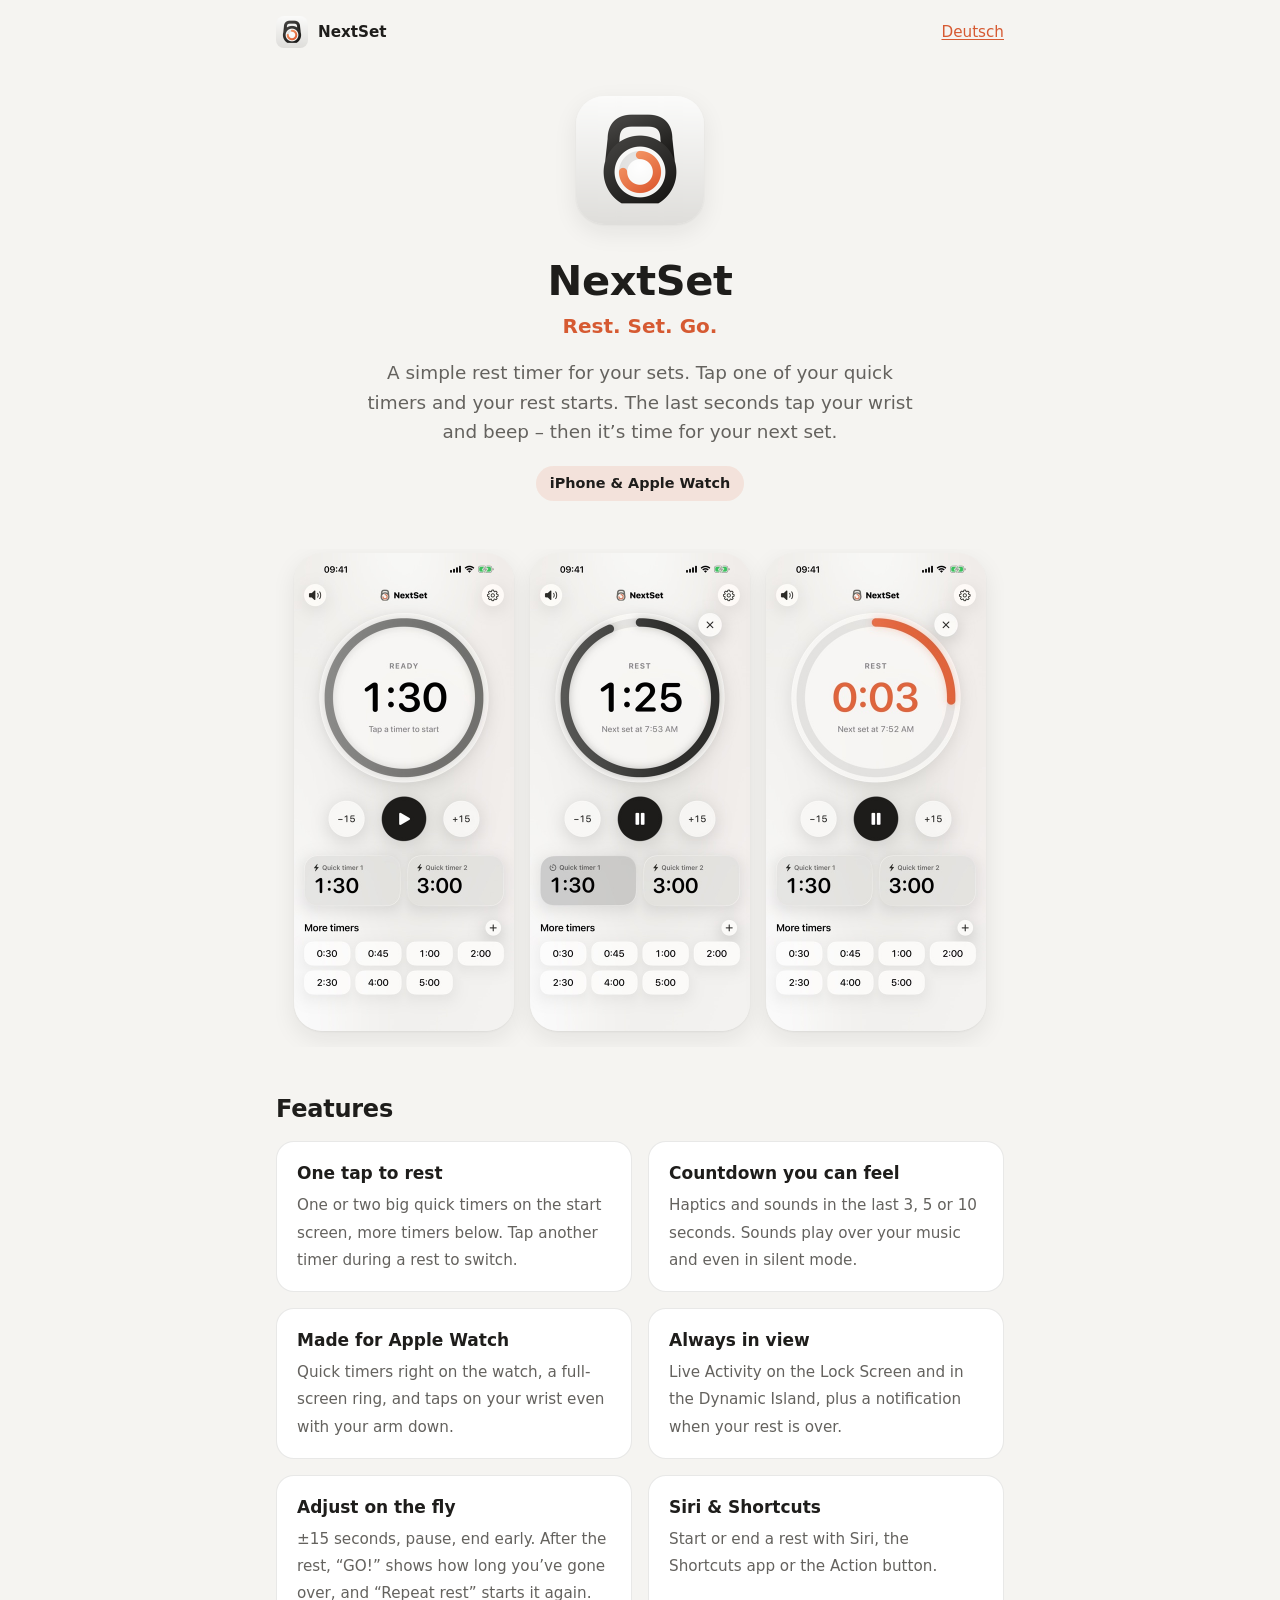
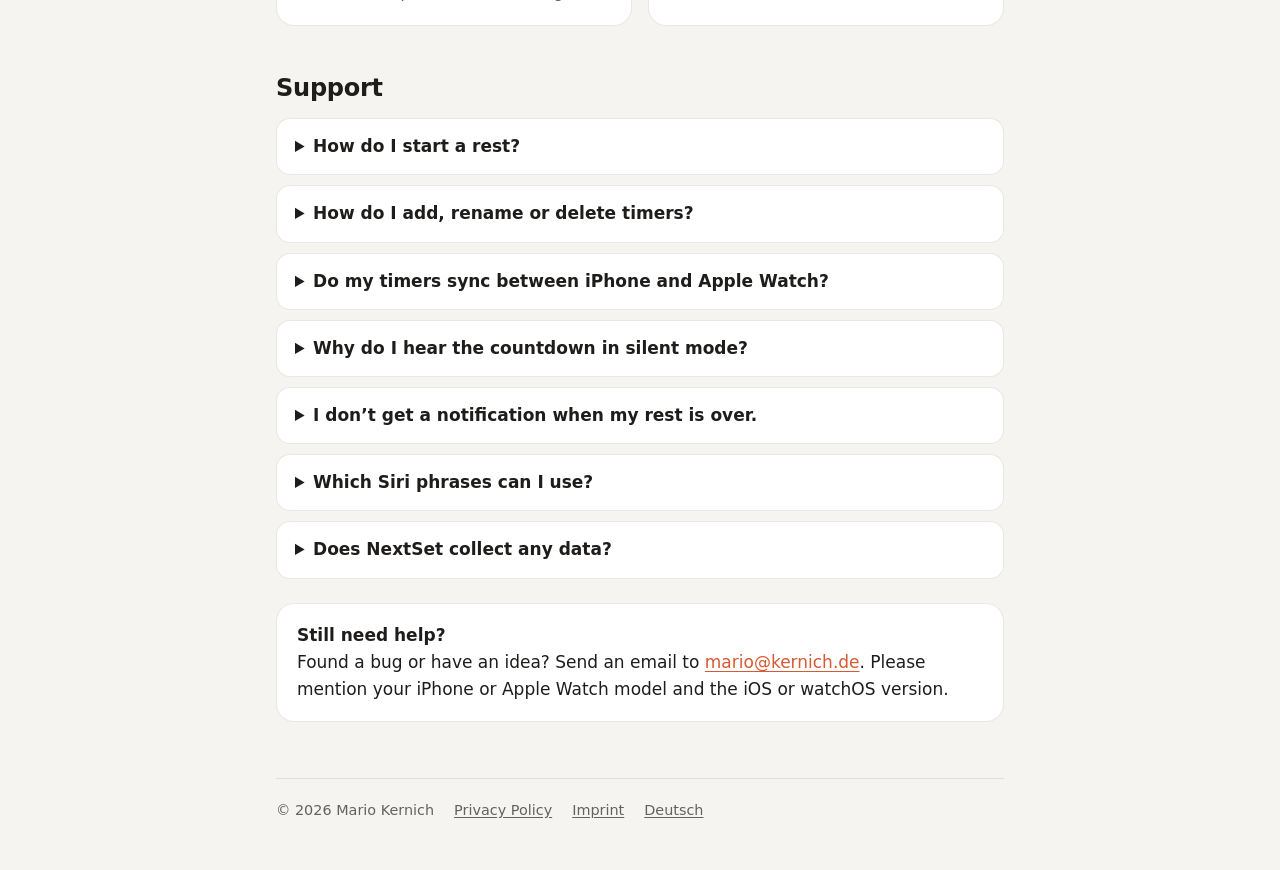
==== website/index.html @ 6fd78d55 "Website: support page and privacy policy for apps.kernich.de/nextset Static pages in English and Ger" ====
<!doctype html>
<html lang="en">
<head>
  <meta charset="utf-8">
  <meta name="viewport" content="width=device-width, initial-scale=1">
  <title>NextSet – Rest timer for iPhone &amp; Apple Watch</title>
  <meta name="description" content="NextSet is a simple rest timer for your sets on iPhone and Apple Watch. One tap starts your rest, the last seconds tap your wrist and beep.">
  <link rel="alternate" hreflang="en" href="https://apps.kernich.de/nextset/">
  <link rel="alternate" hreflang="de" href="https://apps.kernich.de/nextset/de/">
  <link rel="icon" href="img/favicon.svg" type="image/svg+xml">
  <link rel="apple-touch-icon" href="img/apple-touch-icon.png">
  <link rel="stylesheet" href="style.css">
</head>
<body>
  <div class="page">
    <nav class="topbar">
      <a class="brand" href="./"><img src="img/icon.png" alt="">NextSet</a>
      <a href="de/" hreflang="de" lang="de">Deutsch</a>
    </nav>

    <header class="hero">
      <img class="icon" src="img/icon.png" alt="NextSet app icon">
      <h1>NextSet</h1>
      <p class="tagline">Rest. Set. Go.</p>
      <p class="lead">A simple rest timer for your sets. Tap one of your quick timers and your rest starts. The last seconds tap your wrist and beep – then it’s time for your next set.</p>
      <span class="platforms">iPhone &amp; Apple Watch</span>
    </header>

    <div class="shots">
      <img src="img/en-1-start.jpg" width="440" height="956" alt="Start screen with two quick timers and more timers below">
      <img src="img/en-2-rest.jpg" width="440" height="956" alt="A running rest with the countdown ring">
      <img src="img/en-3-countdown.jpg" width="440" height="956" alt="The last seconds of a rest, highlighted in coral">
    </div>

    <main>
      <h2>Features</h2>
      <ul class="features">
        <li><strong>One tap to rest</strong><span>One or two big quick timers on the start screen, more timers below. Tap another timer during a rest to switch.</span></li>
        <li><strong>Countdown you can feel</strong><span>Haptics and sounds in the last 3, 5 or 10 seconds. Sounds play over your music and even in silent mode.</span></li>
        <li><strong>Made for Apple Watch</strong><span>Quick timers right on the watch, a full-screen ring, and taps on your wrist even with your arm down.</span></li>
        <li><strong>Always in view</strong><span>Live Activity on the Lock Screen and in the Dynamic Island, plus a notification when your rest is over.</span></li>
        <li><strong>Adjust on the fly</strong><span>±15 seconds, pause, end early. After the rest, “GO!” shows how long you’ve gone over, and “Repeat rest” starts it again.</span></li>
        <li><strong>Siri &amp; Shortcuts</strong><span>Start or end a rest with Siri, the Shortcuts app or the Action button.</span></li>
      </ul>

      <h2 id="support">Support</h2>

      <details>
        <summary>How do I start a rest?</summary>
        <p>Tap one of the big quick timers or any timer below them. During a rest, tap another timer to switch straight to it.</p>
      </details>
      <details>
        <summary>How do I add, rename or delete timers?</summary>
        <p>Tap + to add a timer. Long-press a timer to rename or delete it. In Settings you can also choose whether you want one or two quick timers.</p>
      </details>
      <details>
        <summary>Do my timers sync between iPhone and Apple Watch?</summary>
        <p>Yes. Timers you add or change on one device automatically appear on the other one.</p>
      </details>
      <details>
        <summary>Why do I hear the countdown in silent mode?</summary>
        <p>So you don’t miss the end of your rest at the gym. Your music is lowered briefly while a sound plays. You can turn the sounds off in Settings or with the speaker button on the start screen.</p>
      </details>
      <details>
        <summary>I don’t get a notification when my rest is over.</summary>
        <p>Make sure notifications are allowed for NextSet in the iOS Settings app under Notifications, and that “Notify when rest is over” is turned on in NextSet’s settings.</p>
      </details>
      <details>
        <summary>Which Siri phrases can I use?</summary>
        <p>For example “Start rest in NextSet” or “End rest in NextSet”. In the Shortcuts app and for the Action button you’ll find the actions “Start Quick Timer”, “Start Rest Timer” and “End Rest”.</p>
      </details>
      <details>
        <summary>Does NextSet collect any data?</summary>
        <p>No. There are no accounts, no tracking and no ads. Your timers and settings stay on your devices. Details are in the <a href="privacy/">privacy policy</a>.</p>
      </details>

      <div class="card" style="margin-top: 24px">
        <strong>Still need help?</strong><br>
        Found a bug or have an idea? Send an email to <a href="mailto:mario@kernich.de?subject=NextSet">mario@kernich.de</a>. Please mention your iPhone or Apple Watch model and the iOS or watchOS version.
      </div>
    </main>

    <footer>
      <span>© 2026 Mario Kernich</span>
      <a href="privacy/">Privacy Policy</a>
      <a href="https://kernich.de/imprint/">Imprint</a>
      <a href="de/" hreflang="de" lang="de">Deutsch</a>
    </footer>
  </div>
</body>
</html>
---- website/style.css ----
/* NextSet website: graphite, white and a touch of coral, like the app. */

:root {
  --bg: #f5f4f1;
  --surface: #ffffff;
  --text: #1e1d1b;
  --muted: #64625e;
  --line: rgba(30, 29, 27, 0.1);
  --coral: #d65a32;
  --coral-soft: rgba(224, 100, 60, 0.12);
  --shadow: 0 1px 2px rgba(30, 29, 27, 0.06), 0 8px 24px rgba(30, 29, 27, 0.08);
  color-scheme: light;
}

@media (prefers-color-scheme: dark) {
  :root {
    --bg: #121110;
    --surface: #1d1c1a;
    --text: #efeeeb;
    --muted: #a3a19c;
    --line: rgba(239, 238, 235, 0.12);
    --coral: #fa8c58;
    --coral-soft: rgba(250, 140, 88, 0.14);
    --shadow: 0 1px 2px rgba(0, 0, 0, 0.3), 0 8px 24px rgba(0, 0, 0, 0.35);
    color-scheme: dark;
  }
}

* {
  box-sizing: border-box;
}

html {
  -webkit-text-size-adjust: 100%;
}

body {
  margin: 0;
  background: var(--bg);
  color: var(--text);
  font: 17px/1.6 -apple-system, BlinkMacSystemFont, "Segoe UI", system-ui, Roboto, "Helvetica Neue", Arial, sans-serif;
}

a {
  color: var(--coral);
  text-underline-offset: 0.15em;
}

h1,
h2,
h3 {
  font-family: ui-rounded, -apple-system, BlinkMacSystemFont, "Segoe UI", system-ui, sans-serif;
  line-height: 1.2;
  letter-spacing: -0.01em;
}

h2 {
  font-size: 1.5rem;
  margin: 3rem 0 1rem;
}

h3 {
  font-size: 1.1rem;
  margin: 2rem 0 0.5rem;
}

.page {
  max-width: 760px;
  margin: 0 auto;
  padding: 0 16px 48px;
}

.topbar {
  display: flex;
  justify-content: space-between;
  align-items: center;
  gap: 16px;
  padding: 16px 0;
  font-size: 0.95rem;
}

.topbar .brand {
  display: flex;
  align-items: center;
  gap: 10px;
  color: var(--text);
  font-weight: 600;
  text-decoration: none;
}

.topbar .brand img {
  width: 32px;
  height: 32px;
  border-radius: 8px;
}

.hero {
  text-align: center;
  padding: 32px 0 8px;
}

.hero .icon {
  width: 128px;
  height: 128px;
  border-radius: 28px;
  box-shadow: var(--shadow);
}

.hero h1 {
  font-size: 2.6rem;
  margin: 24px 0 4px;
}

.tagline {
  color: var(--coral);
  font-family: ui-rounded, -apple-system, BlinkMacSystemFont, system-ui, sans-serif;
  font-weight: 700;
  font-size: 1.25rem;
  margin: 0 0 16px;
}

.lead {
  font-size: 1.15rem;
  color: var(--muted);
  max-width: 560px;
  margin: 0 auto;
}

.platforms {
  display: inline-block;
  margin-top: 20px;
  padding: 6px 14px;
  border-radius: 999px;
  background: var(--coral-soft);
  color: var(--text);
  font-size: 0.9rem;
  font-weight: 600;
}

.shots {
  display: flex;
  gap: 16px;
  justify-content: center;
  margin: 40px 0 0;
  padding: 4px 0 16px;
  overflow-x: auto;
  scroll-snap-type: x mandatory;
}

.shots img {
  width: 220px;
  max-width: 70vw;
  height: auto;
  flex: 0 0 auto;
  border-radius: 28px;
  box-shadow: var(--shadow);
  scroll-snap-align: center;
}

@media (max-width: 720px) {
  .shots {
    justify-content: flex-start;
  }
}

.features {
  display: grid;
  grid-template-columns: repeat(2, minmax(0, 1fr));
  gap: 16px;
  padding: 0;
  list-style: none;
}

@media (max-width: 600px) {
  .features {
    grid-template-columns: 1fr;
  }
}

.features li,
.card {
  background: var(--surface);
  border: 1px solid var(--line);
  border-radius: 18px;
  padding: 18px 20px;
}

.features strong {
  display: block;
  margin-bottom: 4px;
}

.features span {
  color: var(--muted);
  font-size: 0.95rem;
}

details {
  background: var(--surface);
  border: 1px solid var(--line);
  border-radius: 14px;
  padding: 14px 18px;
  margin: 10px 0;
}

summary {
  cursor: pointer;
  font-weight: 600;
}

details p {
  margin: 10px 0 0;
  color: var(--muted);
}

.legal h2 {
  font-size: 1.25rem;
  margin: 2.25rem 0 0.75rem;
}

.legal .updated {
  color: var(--muted);
}

footer {
  margin-top: 56px;
  padding-top: 20px;
  border-top: 1px solid var(--line);
  color: var(--muted);
  font-size: 0.9rem;
  display: flex;
  flex-wrap: wrap;
  gap: 8px 20px;
}

footer a {
  color: var(--muted);
}
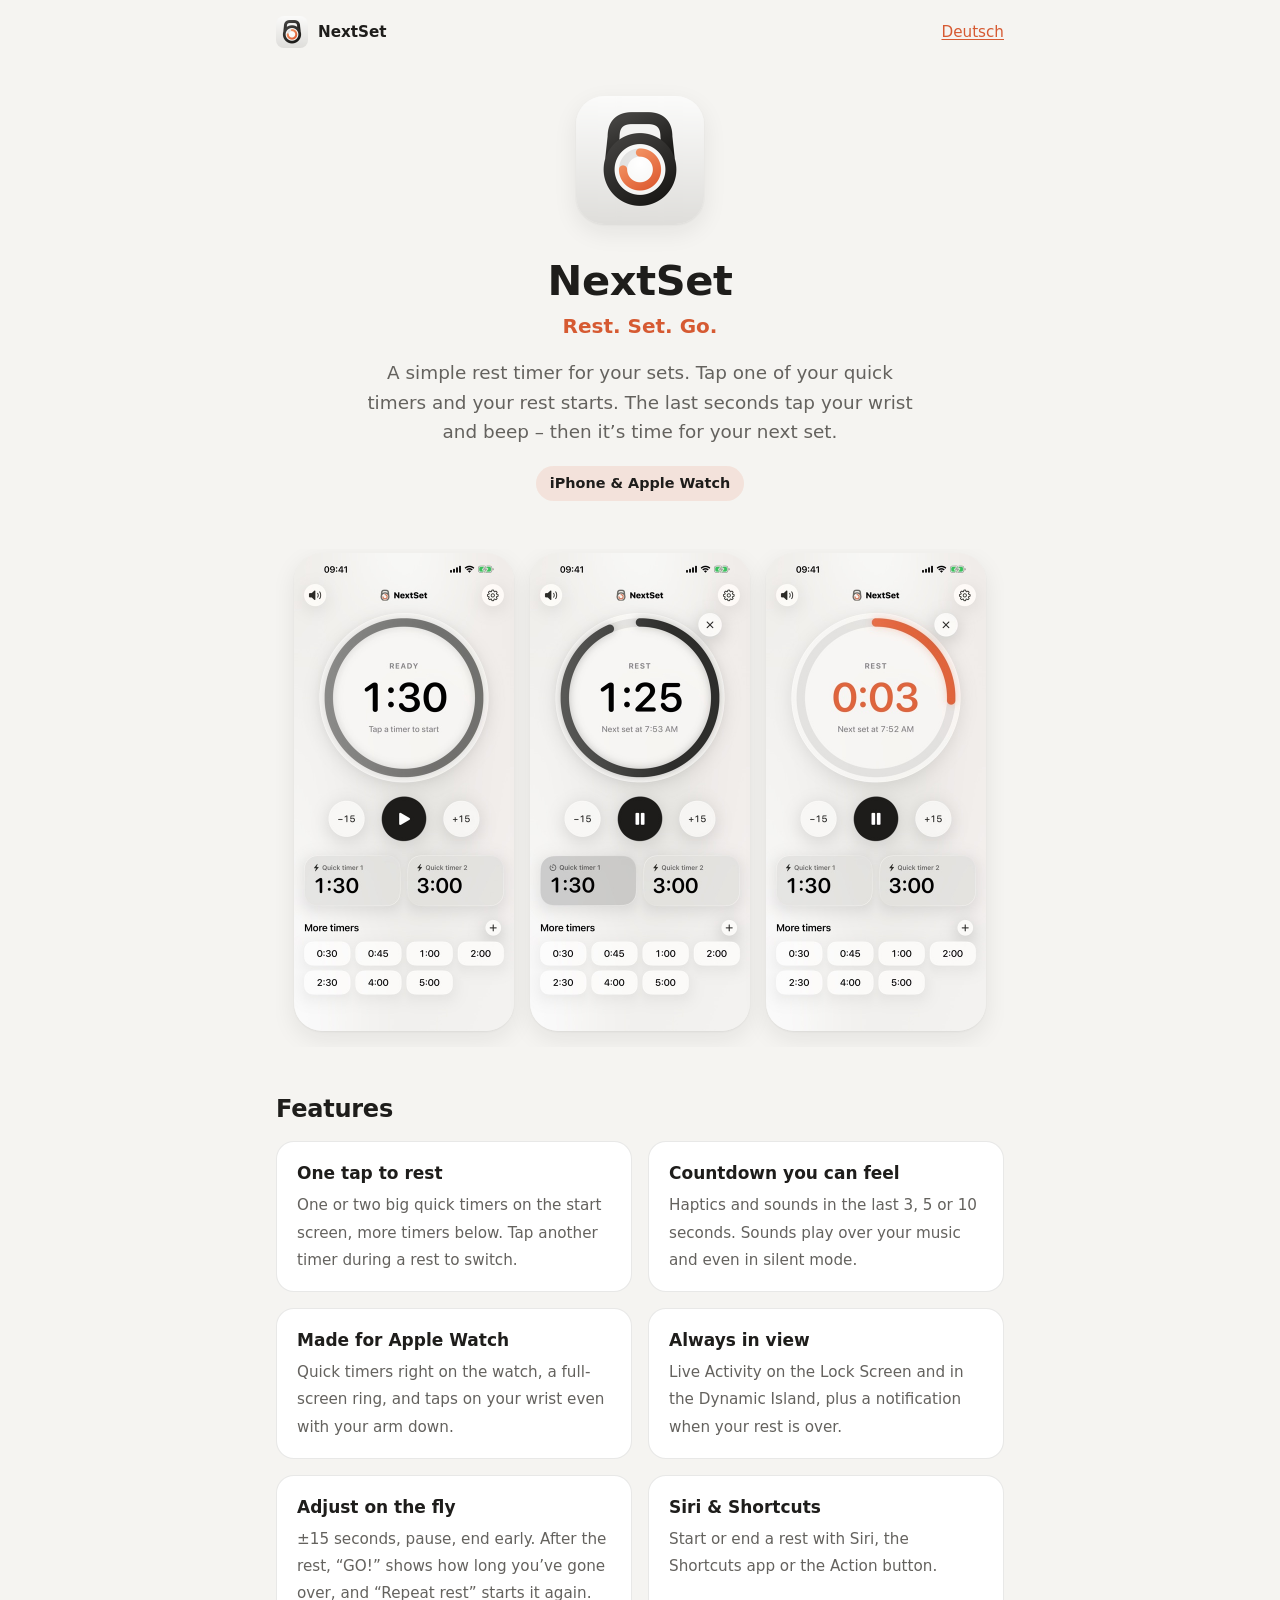
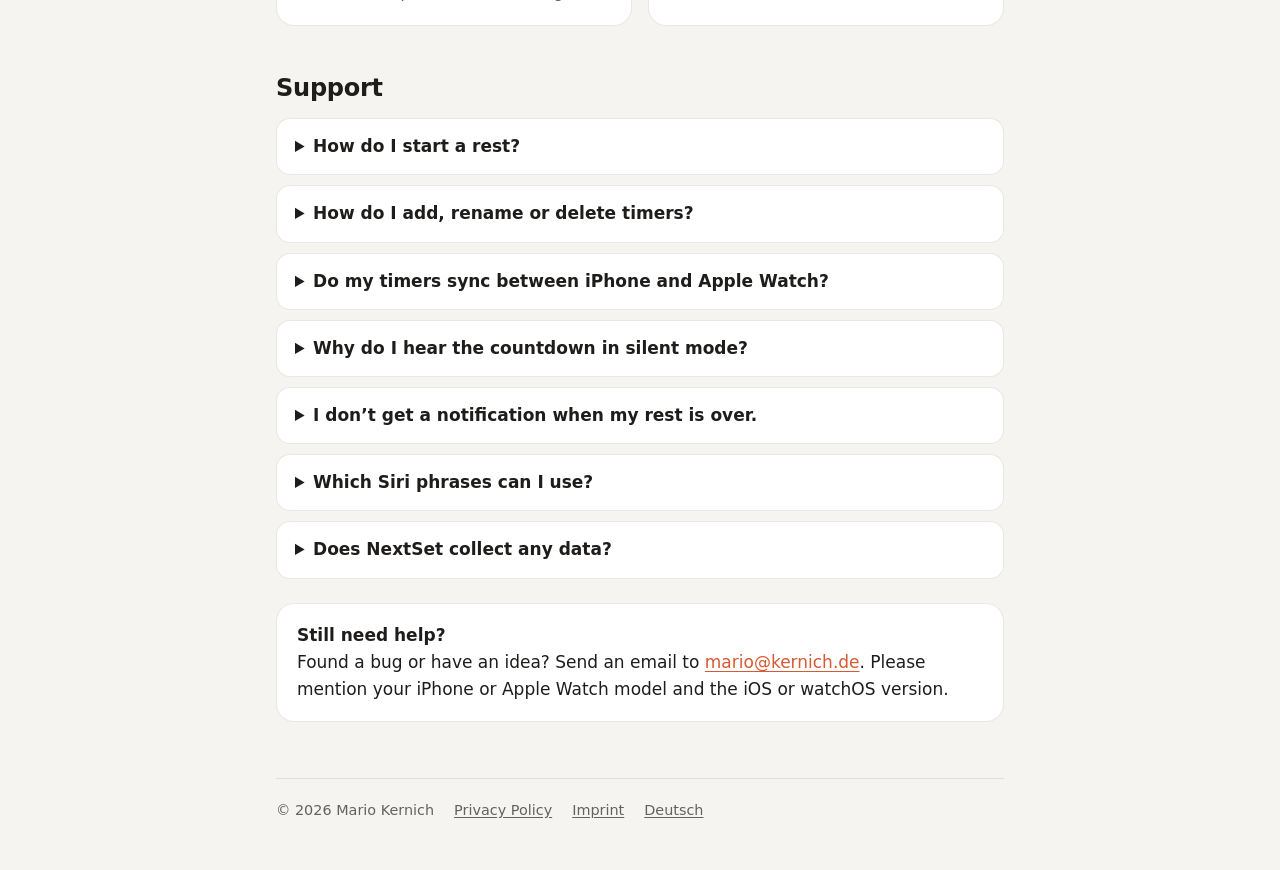
==== commit 2b2daab5: "Website: GitHub Pages instead of FTP The support page and privacy policy are published with GitHub P" ====
--- a/website/index.html
+++ b/website/index.html
@@ -5,8 +5,8 @@
   <meta name="viewport" content="width=device-width, initial-scale=1">
   <title>NextSet – Rest timer for iPhone &amp; Apple Watch</title>
   <meta name="description" content="NextSet is a simple rest timer for your sets on iPhone and Apple Watch. One tap starts your rest, the last seconds tap your wrist and beep.">
-  <link rel="alternate" hreflang="en" href="https://apps.kernich.de/nextset/">
-  <link rel="alternate" hreflang="de" href="https://apps.kernich.de/nextset/de/">
+  <link rel="alternate" hreflang="en" href="https://mariokernich.github.io/nextset/">
+  <link rel="alternate" hreflang="de" href="https://mariokernich.github.io/nextset/de/">
   <link rel="icon" href="img/favicon.svg" type="image/svg+xml">
   <link rel="apple-touch-icon" href="img/apple-touch-icon.png">
   <link rel="stylesheet" href="style.css">
